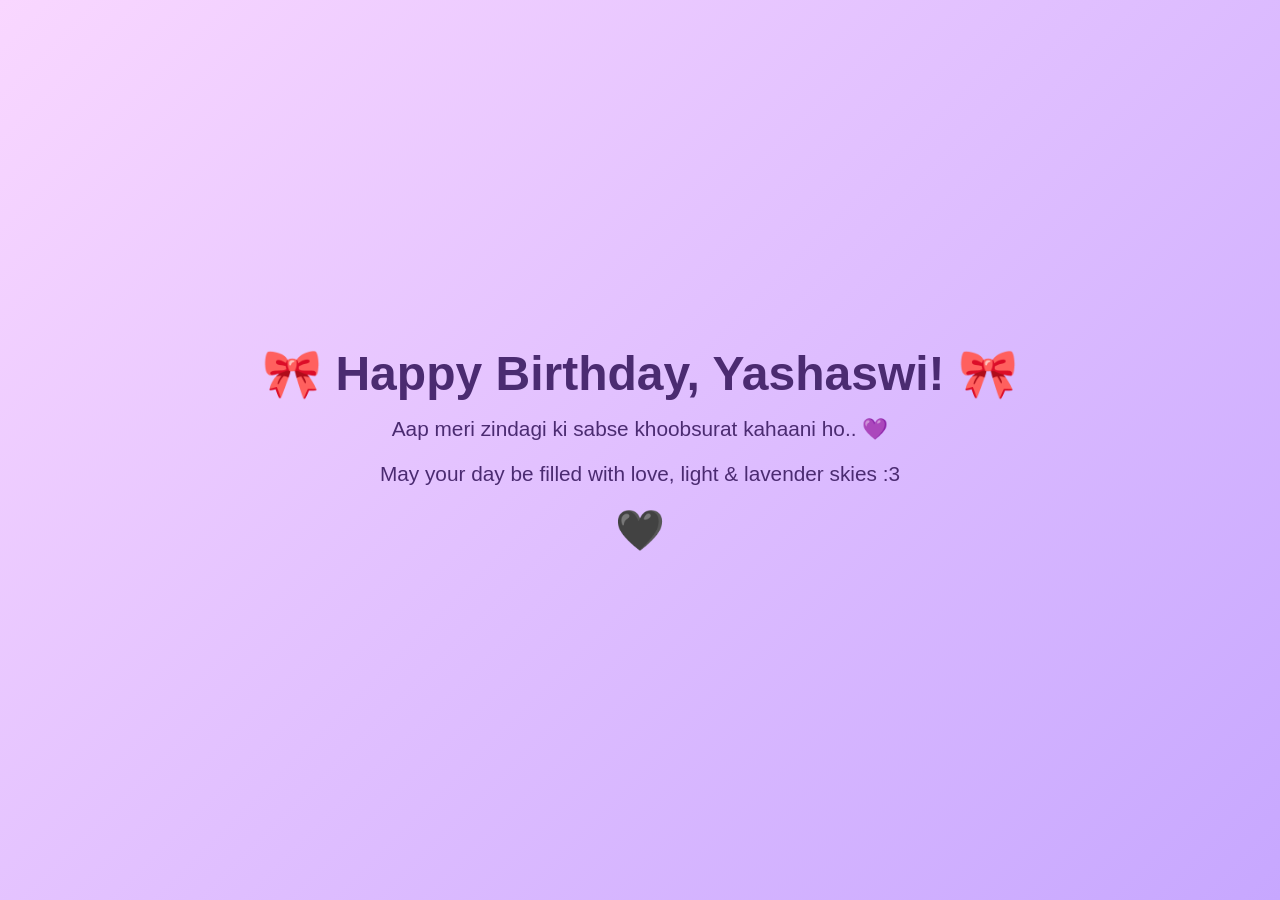
==== index.html @ 02a0d096 "Add files via upload" ====
<!DOCTYPE html>
<html lang="en">
<head>
  <meta charset="UTF-8" />
  <meta name="viewport" content="width=device-width, initial-scale=1.0" />
  <title>Happy Birthday Yashaswi 🖤</title>
  <style>
    body {
      margin: 0;
      font-family: "Poppins", sans-serif;
      background: linear-gradient(135deg, #f9d7ff, #c7a7ff);
      display: flex;
      flex-direction: column;
      justify-content: center;
      align-items: center;
      min-height: 100vh;
      text-align: center;
      color: #4b2b71;
    }
    h1 {
      font-size: 3rem;
      margin: 0;
    }
    p {
      font-size: 1.3rem;
      margin-top: 15px;
    }
    .heart {
      font-size: 2.5rem;
      animation: beat 1s infinite;
    }
    @keyframes beat {
      0%, 100% { transform: scale(1); }
      50% { transform: scale(1.2); }
    }
  </style>
</head>
<body>
  <div>
    <h1>🎀 Happy Birthday, Yashaswi! 🎀</h1>
    <p>Aap meri zindagi ki sabse khoobsurat kahaani ho.. 💜</p>
    <p>May your day be filled with love, light & lavender skies :3</p>
    <div class="heart">🖤</div>
  </div>
</body>
</html>
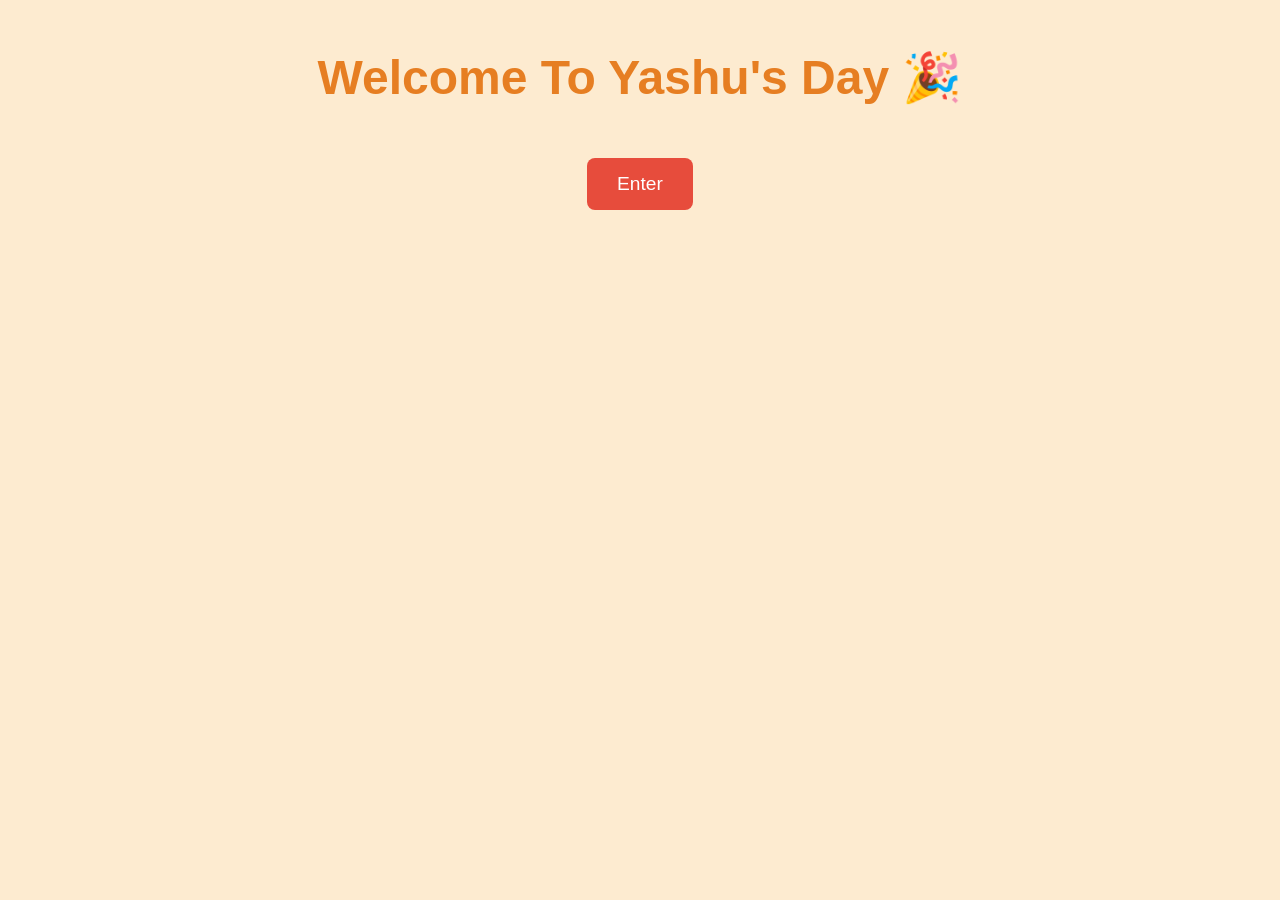
==== commit a7b75ad8: "index.html" ====
--- a/index.html
+++ b/index.html
@@ -1,46 +1,99 @@
 <!DOCTYPE html>
 <html lang="en">
 <head>
-  <meta charset="UTF-8" />
-  <meta name="viewport" content="width=device-width, initial-scale=1.0" />
-  <title>Happy Birthday Yashaswi 🖤</title>
-  <style>
-    body {
-      margin: 0;
-      font-family: "Poppins", sans-serif;
-      background: linear-gradient(135deg, #f9d7ff, #c7a7ff);
-      display: flex;
-      flex-direction: column;
-      justify-content: center;
-      align-items: center;
-      min-height: 100vh;
-      text-align: center;
-      color: #4b2b71;
+<meta charset="UTF-8" />
+<meta name="viewport" content="width=device-width, initial-scale=1.0" />
+<title>Birthday Surprise</title>
+<style>
+  body {
+    margin: 0;
+    padding: 0;
+    font-family: 'Poppins', sans-serif;
+    background: #fdebd0;
+    overflow-x: hidden;
+    text-align: center;
+  }
+  h1 {
+    margin-top: 50px;
+    font-size: 3rem;
+    color: #e67e22;
+  }
+  #enterBtn {
+    margin-top: 20px;
+    padding: 15px 30px;
+    background: #e74c3c;
+    border: none;
+    border-radius: 8px;
+    color: #fff;
+    font-size: 1.2rem;
+    cursor: pointer;
+    transition: 0.3s;
+  }
+  #enterBtn:hover {
+    background: #c0392b;
+  }
+  #cake {
+    width: 200px;
+    margin-top: 40px;
+    display: none;
+    cursor: pointer;
+  }
+  #instruction {
+    display: none;
+    font-size: 1.5rem;
+    margin-top: 20px;
+    color: #d35400;
+  }
+  .confetti-piece {
+    position: fixed;
+    width: 10px;
+    height: 20px;
+    background-color: red;
+    top: -20px;
+    animation: fall 3s linear forwards;
+  }
+  @keyframes fall {
+    to {
+      transform: translateY(120vh) rotate(360deg);
     }
-    h1 {
-      font-size: 3rem;
-      margin: 0;
-    }
-    p {
-      font-size: 1.3rem;
-      margin-top: 15px;
-    }
-    .heart {
-      font-size: 2.5rem;
-      animation: beat 1s infinite;
-    }
-    @keyframes beat {
-      0%, 100% { transform: scale(1); }
-      50% { transform: scale(1.2); }
-    }
-  </style>
+  }
+</style>
 </head>
 <body>
-  <div>
-    <h1>🎀 Happy Birthday, Yashaswi! 🎀</h1>
-    <p>Aap meri zindagi ki sabse khoobsurat kahaani ho.. 💜</p>
-    <p>May your day be filled with love, light & lavender skies :3</p>
-    <div class="heart">🖤</div>
-  </div>
+  <h1>Welcome To Yashu's Day 🎉</h1>
+  <button id="enterBtn">Enter</button>
+  <div id="instruction">Click the cake 🎂</div>
+  <img id="cake" src="https://i.imgur.com/WHR8cVW.png" alt="Cake" />
+  <audio id="birthdayAudio" src="https://cdn.pixabay.com/download/audio/2022/03/15/audio_4d09ed28be.mp3?filename=happy-birthday-piano-11391.mp3"></audio>
+
+  <script>
+    const enterBtn = document.getElementById("enterBtn");
+    const cake = document.getElementById("cake");
+    const instruction = document.getElementById("instruction");
+    const audio = document.getElementById("birthdayAudio");
+
+    function createConfetti() {
+      for (let i = 0; i < 100; i++) {
+        const confetti = document.createElement("div");
+        confetti.classList.add("confetti-piece");
+        confetti.style.left = Math.random() * window.innerWidth + "px";
+        confetti.style.backgroundColor = `hsl(${Math.random() * 360}, 100%, 50%)`;
+        confetti.style.animationDelay = Math.random() * 2 + "s";
+        document.body.appendChild(confetti);
+        setTimeout(() => confetti.remove(), 5000);
+      }
+    }
+
+    enterBtn.addEventListener("click", () => {
+      createConfetti();
+      cake.style.display = "block";
+      instruction.style.display = "block";
+    });
+
+    cake.addEventListener("click", () => {
+      audio.play();
+      createConfetti();
+    });
+  </script>
 </body>
 </html>
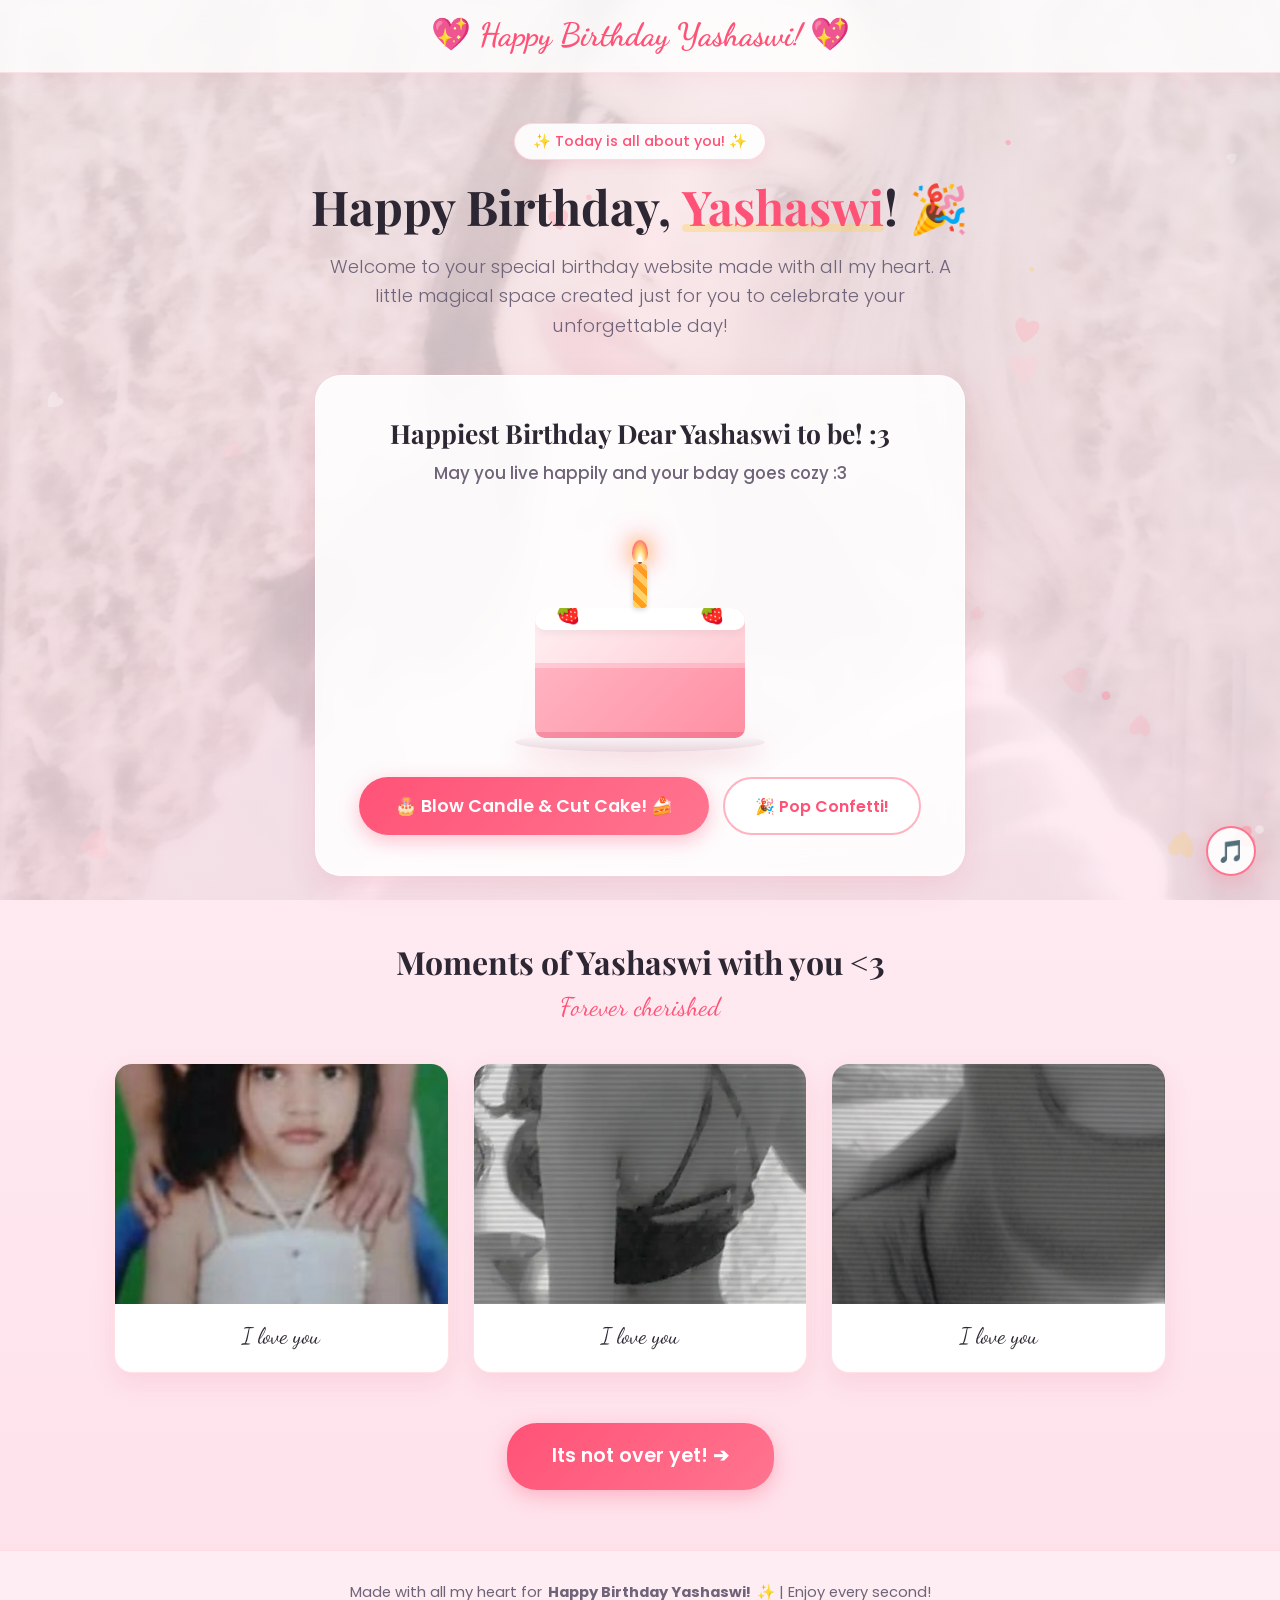
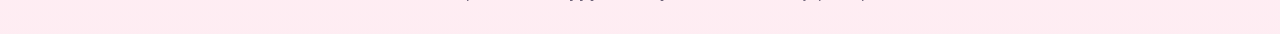
==== commit ede7da7b: "Add files via upload" ====
--- a/index.html
+++ b/index.html
@@ -1,99 +1,497 @@
-<!DOCTYPE html>
-<html lang="en">
-<head>
-<meta charset="UTF-8" />
-<meta name="viewport" content="width=device-width, initial-scale=1.0" />
-<title>Birthday Surprise</title>
-<style>
-  body {
-    margin: 0;
-    padding: 0;
-    font-family: 'Poppins', sans-serif;
-    background: #fdebd0;
-    overflow-x: hidden;
-    text-align: center;
-  }
-  h1 {
-    margin-top: 50px;
-    font-size: 3rem;
-    color: #e67e22;
-  }
-  #enterBtn {
-    margin-top: 20px;
-    padding: 15px 30px;
-    background: #e74c3c;
-    border: none;
-    border-radius: 8px;
-    color: #fff;
-    font-size: 1.2rem;
-    cursor: pointer;
-    transition: 0.3s;
-  }
-  #enterBtn:hover {
-    background: #c0392b;
-  }
-  #cake {
-    width: 200px;
-    margin-top: 40px;
-    display: none;
-    cursor: pointer;
-  }
-  #instruction {
-    display: none;
-    font-size: 1.5rem;
-    margin-top: 20px;
-    color: #d35400;
-  }
-  .confetti-piece {
-    position: fixed;
-    width: 10px;
-    height: 20px;
-    background-color: red;
-    top: -20px;
-    animation: fall 3s linear forwards;
-  }
-  @keyframes fall {
-    to {
-      transform: translateY(120vh) rotate(360deg);
-    }
-  }
-</style>
-</head>
-<body>
-  <h1>Welcome To Yashu's Day 🎉</h1>
-  <button id="enterBtn">Enter</button>
-  <div id="instruction">Click the cake 🎂</div>
-  <img id="cake" src="https://i.imgur.com/WHR8cVW.png" alt="Cake" />
-  <audio id="birthdayAudio" src="https://cdn.pixabay.com/download/audio/2022/03/15/audio_4d09ed28be.mp3?filename=happy-birthday-piano-11391.mp3"></audio>
-
-  <script>
-    const enterBtn = document.getElementById("enterBtn");
-    const cake = document.getElementById("cake");
-    const instruction = document.getElementById("instruction");
-    const audio = document.getElementById("birthdayAudio");
-
-    function createConfetti() {
-      for (let i = 0; i < 100; i++) {
-        const confetti = document.createElement("div");
-        confetti.classList.add("confetti-piece");
-        confetti.style.left = Math.random() * window.innerWidth + "px";
-        confetti.style.backgroundColor = `hsl(${Math.random() * 360}, 100%, 50%)`;
-        confetti.style.animationDelay = Math.random() * 2 + "s";
-        document.body.appendChild(confetti);
-        setTimeout(() => confetti.remove(), 5000);
-      }
-    }
-
-    enterBtn.addEventListener("click", () => {
-      createConfetti();
-      cake.style.display = "block";
-      instruction.style.display = "block";
-    });
-
-    cake.addEventListener("click", () => {
-      audio.play();
-      createConfetti();
-    });
-  </script>
-</body>
-</html>
+<!DOCTYPE html>
+<html lang="en">
+<head>
+  <meta charset="UTF-8">
+  <meta name="viewport" content="width=device-width, initial-scale=1.0">
+  <title>Happy Birthday Yashaswi! ✨🎂</title>
+  
+  <!-- Main Stylesheet -->
+  <link rel="stylesheet" href="css/style.css">
+  
+  <style>
+    /* ========================================================
+       CAKE CUTTING & CANDLE BLOW INTERACTIVE STYLES
+       ======================================================== */
+    .cake-stage {
+      position: relative;
+      width: 280px;
+      height: 250px;
+      margin: 25px auto 15px auto;
+      perspective: 800px;
+    }
+
+    /* Animated Knife */
+    .cake-knife {
+      position: absolute;
+      top: -30px;
+      right: 20px;
+      width: 80px;
+      height: 28px;
+      z-index: 50;
+      opacity: 0;
+      transform: rotate(45deg);
+      pointer-events: none;
+      transition: all 0.7s cubic-bezier(0.175, 0.885, 0.32, 1.275);
+    }
+
+    .knife-blade {
+      position: absolute;
+      left: 0;
+      top: 6px;
+      width: 50px;
+      height: 14px;
+      background: linear-gradient(to right, #e0e0e0, #ffffff, #c0c0c0);
+      border-radius: 12px 2px 2px 8px;
+      box-shadow: 0 2px 6px rgba(0,0,0,0.25);
+    }
+
+    .knife-handle {
+      position: absolute;
+      right: 0;
+      top: 4px;
+      width: 32px;
+      height: 18px;
+      background: linear-gradient(135deg, #d4af37, #f7d070, #aa820a);
+      border-radius: 4px;
+      box-shadow: 0 2px 4px rgba(0,0,0,0.2);
+    }
+
+    /* Knife cutting animation */
+    .cake-knife.cutting {
+      opacity: 1;
+      top: 60px;
+      right: 100px;
+      transform: rotate(-35deg) scale(1.15);
+    }
+
+    .cake-knife.slice-down {
+      opacity: 1;
+      top: 130px;
+      right: 120px;
+      transform: rotate(0deg) scale(1.1);
+    }
+
+    /* Cake Base Plate */
+    .cake-plate {
+      position: absolute;
+      bottom: 10px;
+      left: 15px;
+      width: 250px;
+      height: 20px;
+      background: linear-gradient(180deg, #ffffff, #e9d5dc);
+      border-radius: 50%;
+      box-shadow: 0 10px 25px rgba(220, 68, 102, 0.2);
+    }
+
+    /* Cake Wrapper with Left & Right halves for smooth cut */
+    .cake-body {
+      position: absolute;
+      bottom: 24px;
+      left: 35px;
+      width: 210px;
+      height: 130px;
+      display: flex;
+      justify-content: center;
+      transition: all 0.8s cubic-bezier(0.2, 0.8, 0.2, 1);
+    }
+
+    .cake-half {
+      width: 105px;
+      height: 130px;
+      position: relative;
+      overflow: hidden;
+      transition: transform 0.8s cubic-bezier(0.25, 1, 0.5, 1);
+    }
+
+    .cake-half-left {
+      border-radius: 14px 0 0 10px;
+      transform-origin: bottom left;
+    }
+
+    .cake-half-right {
+      border-radius: 0 14px 10px 0;
+      transform-origin: bottom right;
+    }
+
+    /* Cake Layers */
+    .layer-top {
+      position: absolute;
+      top: 0;
+      width: 210px;
+      height: 60px;
+      background: linear-gradient(135deg, #fff0f3 0%, #ffccd5 100%);
+      box-shadow: inset 0 -5px 0 rgba(255, 82, 119, 0.2);
+    }
+
+    .layer-bottom {
+      position: absolute;
+      bottom: 0;
+      width: 210px;
+      height: 70px;
+      background: linear-gradient(135deg, #ffb3c1 0%, #ff8fa3 100%);
+      box-shadow: inset 0 -6px 0 rgba(217, 56, 92, 0.25);
+    }
+
+    .cake-half-left .layer-top,
+    .cake-half-left .layer-bottom {
+      left: 0;
+    }
+
+    .cake-half-right .layer-top,
+    .cake-half-right .layer-bottom {
+      left: -105px;
+    }
+
+    /* Cake Cream Frosting Drips */
+    .frosting-drip {
+      position: absolute;
+      top: 0;
+      width: 210px;
+      height: 22px;
+      background: #ffffff;
+      border-radius: 0 0 10px 10px;
+      box-shadow: 0 4px 8px rgba(0,0,0,0.05);
+    }
+
+    .cake-half-left .frosting-drip { left: 0; }
+    .cake-half-right .frosting-drip { left: -105px; }
+
+    /* Strawberry Toppings */
+    .strawberry {
+      position: absolute;
+      top: -12px;
+      font-size: 1.3rem;
+      z-index: 5;
+    }
+
+    /* Candle */
+    .candle {
+      position: absolute;
+      top: 52px;
+      left: 133px;
+      width: 14px;
+      height: 44px;
+      background: repeating-linear-gradient(45deg, #ffd166, #ffd166 6px, #ff9f1c 6px, #ff9f1c 12px);
+      border-radius: 4px;
+      z-index: 20;
+      transition: all 0.5s ease;
+      box-shadow: 0 2px 5px rgba(0,0,0,0.15);
+    }
+
+    .candle-wick {
+      position: absolute;
+      top: -7px;
+      left: 5px;
+      width: 4px;
+      height: 7px;
+      background: #333;
+      border-radius: 2px;
+    }
+
+    .candle-flame {
+      position: absolute;
+      top: -24px;
+      left: -1px;
+      width: 16px;
+      height: 22px;
+      background: radial-gradient(ellipse at bottom, #fff 15%, #ffd166 45%, #ff5277 85%);
+      border-radius: 50% 50% 35% 35% / 60% 60% 40% 40%;
+      box-shadow: 0 0 16px #ffd166, 0 0 28px #ff5277;
+      animation: flicker 1s ease-in-out infinite alternate;
+      transform-origin: bottom center;
+      transition: all 0.5s ease;
+    }
+
+    @keyframes flicker {
+      0% { transform: scale(1) rotate(-2deg); opacity: 0.95; }
+      100% { transform: scale(1.12) rotate(2deg); opacity: 1; }
+    }
+
+    .candle-flame.out {
+      opacity: 0 !important;
+      transform: scale(0.2) translateY(-25px) !important;
+    }
+
+    /* CAKE CUT STATE */
+    .cake-stage.cut .cake-half-left {
+      transform: translateX(-18px) rotate(-4deg);
+    }
+
+    .cake-stage.cut .cake-half-right {
+      transform: translateX(18px) rotate(4deg);
+    }
+
+    .cake-stage.cut .candle {
+      opacity: 0;
+      transform: translateY(-10px);
+    }
+
+    .cut-sparkle {
+      position: absolute;
+      top: 50%;
+      left: 50%;
+      transform: translate(-50%, -50%);
+      font-size: 2.2rem;
+      opacity: 0;
+      pointer-events: none;
+      transition: all 0.5s ease;
+    }
+
+    .cake-stage.cut .cut-sparkle {
+      opacity: 1;
+      transform: translate(-50%, -80%) scale(1.3);
+    }
+
+    /* SEEPING ANIMATION CELEBRATION BOX */
+    .seep-celebration-box {
+      max-height: 0;
+      opacity: 0;
+      overflow: hidden;
+      transform: translateY(20px) scale(0.96);
+      transition: all 1s cubic-bezier(0.16, 1, 0.3, 1);
+      margin-top: 0;
+      background: rgba(255, 255, 255, 0.95);
+      border: 2px solid transparent;
+      border-radius: 20px;
+      box-shadow: 0 15px 40px rgba(255, 82, 119, 0.18);
+    }
+
+    .seep-celebration-box.seep-in {
+      max-height: 500px;
+      opacity: 1;
+      transform: translateY(0) scale(1);
+      margin-top: 25px;
+      padding: 28px 24px;
+      border-color: #ffb3c1;
+      background: linear-gradient(135deg, rgba(255, 255, 255, 0.98), rgba(255, 240, 245, 0.95));
+      animation: glowBorder 3s infinite alternate;
+    }
+
+    @keyframes glowBorder {
+      0% { box-shadow: 0 10px 30px rgba(255, 82, 119, 0.15); border-color: #ffccd5; }
+      100% { box-shadow: 0 15px 45px rgba(255, 82, 119, 0.35); border-color: #ff5277; }
+    }
+
+    /* Picture Gallery Section */
+    .photo-moments-grid {
+      display: grid;
+      grid-template-columns: repeat(auto-fit, minmax(260px, 1fr));
+      gap: 24px;
+      margin: 35px 0 50px 0;
+    }
+
+    .photo-moment-card {
+      background: #ffffff;
+      border-radius: 18px;
+      overflow: hidden;
+      box-shadow: 0 10px 25px rgba(220, 68, 102, 0.1);
+      border: 1px solid rgba(255, 179, 193, 0.4);
+      transition: var(--transition);
+      text-align: center;
+      padding-bottom: 18px;
+    }
+
+    .photo-moment-card:hover {
+      transform: translateY(-6px);
+      box-shadow: 0 18px 35px rgba(220, 68, 102, 0.2);
+    }
+
+    .moment-img-container {
+      width: 100%;
+      height: 240px;
+      background: linear-gradient(135deg, #fff0f3, #ffd6e0);
+      display: flex;
+      flex-direction: column;
+      align-items: center;
+      justify-content: center;
+      color: var(--primary);
+      position: relative;
+      overflow: hidden;
+    }
+
+    .moment-img-container img {
+      width: 100%;
+      height: 100%;
+      object-fit: cover;
+      transition: transform 0.5s ease;
+    }
+
+    .photo-moment-card:hover .moment-img-container img {
+      transform: scale(1.05);
+    }
+
+    .moment-caption {
+      font-family: var(--font-script);
+      font-size: 1.4rem;
+      color: var(--text-main);
+      margin-top: 14px;
+    }
+  </style>
+</head>
+<body>
+
+  <!-- Ambient Floating Particles Canvas -->
+  <canvas id="ambient-canvas"></canvas>
+
+  <div class="page-wrapper">
+
+    <!-- ================= CLEAN TOP HEADER (NO SPOILERS) ================= -->
+    <header class="site-header">
+      <div class="nav-container" style="justify-content: center;">
+        <span class="brand-logo" style="font-size: 2rem;">
+          <span class="brand-heart">💖</span>
+          <span>Happy Birthday Yashaswi!</span>
+          <span class="brand-heart">💖</span>
+        </span>
+      </div>
+    </header>
+
+    <!-- ================= MAIN CONTENT ================= -->
+    <main class="container">
+      
+      <!-- HERO HEADER -->
+      <section class="hero-section">
+        <div class="badge-pill">
+          ✨ Today is all about you! ✨
+        </div>
+        <h1 class="page-title">
+          Happy Birthday, <span class="highlight">Yashaswi</span>! 🎉
+        </h1>
+        <p class="page-subtitle">
+          Welcome to your special birthday website made with all my heart. 
+          A little magical space created just for you to celebrate your unforgettable day!
+        </p>
+      </section>
+
+      <!-- INTERACTIVE CAKE CUTTING & CANDLE BLOW SECTION -->
+      <section class="glass-card" style="text-align: center; max-width: 650px; margin: 0 auto;">
+        <h2 style="font-family: var(--font-heading); font-size: 1.65rem; color: var(--text-main); margin-bottom: 6px;">
+          Happiest Birthday Dear Yashaswi to be! :3
+        </h2>
+        <p style="color: var(--text-muted); font-size: 1.05rem; font-weight: 500; margin-bottom: 15px;">
+          May you live happily and your bday goes cozy :3
+        </p>
+
+        <!-- The Animated Cake with Knife & Slice Effect -->
+        <div class="cake-stage" id="cake-interactive-stage">
+          
+          <!-- Animated Golden Knife -->
+          <div class="cake-knife" id="cake-knife">
+            <div class="knife-blade"></div>
+            <div class="knife-handle"></div>
+          </div>
+
+          <!-- Candle & Flame -->
+          <div class="candle">
+            <div class="candle-wick"></div>
+            <div class="candle-flame" id="candle-flame"></div>
+          </div>
+
+          <!-- Sparkle when cut -->
+          <div class="cut-sparkle" id="cut-sparkle">✨🍰✨</div>
+
+          <!-- Cake Plate -->
+          <div class="cake-plate"></div>
+
+          <!-- The Slicing Cake Halves -->
+          <div class="cake-body">
+            <!-- Left Half -->
+            <div class="cake-half cake-half-left">
+              <span class="strawberry" style="left: 20px;">🍓</span>
+              <div class="layer-top"></div>
+              <div class="layer-bottom"></div>
+              <div class="frosting-drip"></div>
+            </div>
+
+            <!-- Right Half -->
+            <div class="cake-half cake-half-right">
+              <span class="strawberry" style="right: 20px;">🍓</span>
+              <div class="layer-top"></div>
+              <div class="layer-bottom"></div>
+              <div class="frosting-drip"></div>
+            </div>
+          </div>
+        </div>
+
+        <!-- Interactive Action Buttons -->
+        <div style="display: flex; gap: 14px; justify-content: center; flex-wrap: wrap;">
+          <button class="btn btn-primary btn-pulse btn-lg" id="cut-cake-btn">
+            🎂 Blow Candle & Cut Cake! 🍰
+          </button>
+          <button class="btn btn-secondary" id="celebrate-confetti-btn">
+            🎉 Pop Confetti!
+          </button>
+        </div>
+
+        <!-- SEEPING ANIMATION CELEBRATION BOX -->
+        <div class="seep-celebration-box" id="seep-celebration-box">
+          <h3 style="font-family: var(--font-script); font-size: 2.2rem; color: var(--primary); margin-bottom: 8px;">
+            ✨ Happiest Birthday Dear Yashaswi! :3 ✨
+          </h3>
+          <p style="font-size: 1.1rem; color: var(--text-main); line-height: 1.7; max-width: 520px; margin: 0 auto; font-weight: 500;">
+            May you live happily and your bday goes cozy :3
+          </p>
+          <p style="font-size: 0.95rem; color: var(--text-muted); line-height: 1.6; max-width: 500px; margin: 10px auto 0 auto;">
+            The cake is cut, the wish is made! Sending you infinite warmth, cozy moments, and sweetest smiles today and always. 💖
+          </p>
+        </div>
+      </section>
+
+      <!-- PICTURES SECTION -->
+      <section style="margin-top: 60px;">
+        <div style="text-align: center; margin-bottom: 25px;">
+          <h2 style="font-family: var(--font-heading); font-size: 2rem;">
+            Moments of Yashaswi with you &lt;3
+          </h2>
+          <span class="handwritten">Forever cherished</span>
+        </div>
+
+        <div class="photo-moments-grid">
+          <!-- Photo Card 1 -->
+          <div class="photo-moment-card">
+            <div class="moment-img-container">
+              <img src="pic1.jpg" alt="I love you">
+            </div>
+            <p class="moment-caption">I love you</p>
+          </div>
+
+          <!-- Photo Card 2 -->
+          <div class="photo-moment-card">
+            <div class="moment-img-container">
+              <img src="pic2.webp" alt="I love you">
+            </div>
+            <p class="moment-caption">I love you</p>
+          </div>
+
+          <!-- Photo Card 3 -->
+          <div class="photo-moment-card">
+            <div class="moment-img-container">
+              <img src="pic3.jpg" alt="I love you">
+            </div>
+            <p class="moment-caption">I love you</p>
+          </div>
+        </div>
+      </section>
+
+      <!-- MAIN CALL TO ACTION -->
+      <div class="page-navigation-actions" style="margin-bottom: 60px;">
+        <a href="about.html" class="btn btn-primary btn-lg" style="font-size: 1.2rem; padding: 18px 45px;">
+          Its not over yet! ➔
+        </a>
+      </div>
+
+    </main>
+
+    <!-- ================= FOOTER ================= -->
+    <footer class="site-footer">
+      <div class="container">
+        <p>Made with all my heart for <strong>Happy Birthday Yashaswi!</strong> ✨ | Enjoy every second!</p>
+      </div>
+    </footer>
+
+  </div>
+
+  <!-- Scripts -->
+  <script src="js/main.js"></script>
+</body>
+</html>
--- a/css/style.css
+++ b/css/style.css
@@ -0,0 +1,504 @@
+/* ========================================================
+   GIFT WEBSITE - SHARED STYLESHEET
+   Aesthetic, romantic & customizable birthday gift experience
+   ======================================================== */
+
+@import url('https://fonts.googleapis.com/css2?family=Dancing+Script:wght@600;700&family=Playfair+Display:ital,wght@0,500;0,700;1,400&family=Poppins:wght@300;400;500;600&display=swap');
+
+:root {
+  --primary: #ff5277;
+  --primary-light: #ff758f;
+  --primary-dark: #d9385c;
+  --secondary: #ffb3c1;
+  --accent: #ffd166;
+  --gold: #d4af37;
+  --bg-gradient: linear-gradient(135deg, #fff2f5 0%, #ffe5ec 50%, #fed0dc 100%);
+  --card-bg: rgba(255, 255, 255, 0.88);
+  --card-border: rgba(255, 255, 255, 0.95);
+  --text-main: #2d2633;
+  --text-muted: #6f6479;
+  --shadow-soft: 0 10px 30px rgba(220, 68, 102, 0.12);
+  --shadow-hover: 0 18px 40px rgba(220, 68, 102, 0.22);
+  --radius-sm: 10px;
+  --radius-md: 18px;
+  --radius-lg: 26px;
+  --font-heading: 'Playfair Display', Georgia, serif;
+  --font-script: 'Dancing Script', cursive;
+  --font-body: 'Poppins', -apple-system, BlinkMacSystemFont, 'Segoe UI', Roboto, sans-serif;
+  --transition: all 0.3s cubic-bezier(0.25, 0.8, 0.25, 1);
+}
+
+/* Base Reset */
+*, *::before, *::after {
+  margin: 0;
+  padding: 0;
+  box-sizing: border-box;
+}
+
+html {
+  scroll-behavior: smooth;
+}
+
+body {
+  font-family: var(--font-body);
+  background: linear-gradient(rgba(255, 242, 246, 0.74), rgba(254, 218, 230, 0.82)), 
+              url('../pic6.jpg') no-repeat center center fixed;
+  background-size: cover;
+  color: var(--text-main);
+  min-height: 100vh;
+  line-height: 1.6;
+  overflow-x: hidden;
+  position: relative;
+  display: flex;
+  flex-direction: column;
+}
+
+/* Ambient Canvas for Floating Hearts & Sparkles */
+#ambient-canvas {
+  position: fixed;
+  top: 0;
+  left: 0;
+  width: 100%;
+  height: 100%;
+  pointer-events: none;
+  z-index: 1;
+}
+
+/* Main Layout Wrapper */
+.page-wrapper {
+  position: relative;
+  z-index: 2;
+  display: flex;
+  flex-direction: column;
+  min-height: 100vh;
+}
+
+.container {
+  max-width: 1100px;
+  margin: 0 auto;
+  padding: 0 24px;
+  width: 100%;
+}
+
+/* ========================================================
+   NAVIGATION BAR
+   ======================================================== */
+.site-header {
+  position: sticky;
+  top: 0;
+  z-index: 100;
+  background: rgba(255, 255, 255, 0.8);
+  backdrop-filter: blur(14px);
+  -webkit-backdrop-filter: blur(14px);
+  border-bottom: 1px solid rgba(255, 179, 193, 0.35);
+  box-shadow: 0 4px 20px rgba(255, 82, 119, 0.06);
+  transition: var(--transition);
+}
+
+.nav-container {
+  display: flex;
+  align-items: center;
+  justify-content: space-between;
+  height: 72px;
+  max-width: 1100px;
+  margin: 0 auto;
+  padding: 0 24px;
+}
+
+.brand-logo {
+  font-family: var(--font-script);
+  font-size: 1.85rem;
+  font-weight: 700;
+  color: var(--primary);
+  text-decoration: none;
+  display: inline-flex;
+  align-items: center;
+  gap: 8px;
+  transition: var(--transition);
+}
+
+.brand-logo:hover {
+  transform: scale(1.04);
+  color: var(--primary-dark);
+}
+
+.brand-heart {
+  display: inline-block;
+  animation: heartPulse 1.4s ease-in-out infinite;
+}
+
+@keyframes heartPulse {
+  0%, 100% { transform: scale(1); }
+  50% { transform: scale(1.22); }
+}
+
+.nav-links {
+  display: flex;
+  gap: 8px;
+  list-style: none;
+}
+
+.nav-item a {
+  display: inline-flex;
+  align-items: center;
+  gap: 6px;
+  padding: 8px 16px;
+  color: var(--text-muted);
+  text-decoration: none;
+  font-weight: 500;
+  font-size: 0.95rem;
+  border-radius: 20px;
+  transition: var(--transition);
+}
+
+.nav-item a:hover {
+  color: var(--primary);
+  background: rgba(255, 82, 119, 0.08);
+}
+
+.nav-item a.active {
+  color: #fff;
+  background: var(--primary);
+  box-shadow: 0 4px 14px rgba(255, 82, 119, 0.35);
+}
+
+/* Mobile Nav Toggle */
+.mobile-toggle {
+  display: none;
+  background: none;
+  border: none;
+  font-size: 1.6rem;
+  cursor: pointer;
+  color: var(--primary);
+}
+
+/* ========================================================
+   JOURNEY STEP INDICATOR
+   ======================================================== */
+.journey-bar {
+  padding: 16px 0 8px 0;
+  display: flex;
+  justify-content: center;
+}
+
+.steps-list {
+  display: flex;
+  align-items: center;
+  gap: 12px;
+  list-style: none;
+  background: rgba(255, 255, 255, 0.65);
+  padding: 8px 18px;
+  border-radius: 30px;
+  backdrop-filter: blur(8px);
+  border: 1px solid rgba(255, 255, 255, 0.9);
+  box-shadow: 0 4px 15px rgba(0, 0, 0, 0.03);
+  font-size: 0.85rem;
+}
+
+.step-item {
+  display: flex;
+  align-items: center;
+  gap: 6px;
+  color: var(--text-muted);
+  text-decoration: none;
+  transition: var(--transition);
+}
+
+.step-item.active {
+  color: var(--primary);
+  font-weight: 600;
+}
+
+.step-num {
+  width: 24px;
+  height: 24px;
+  display: inline-flex;
+  align-items: center;
+  justify-content: center;
+  border-radius: 50%;
+  background: #f1e4e8;
+  color: var(--text-muted);
+  font-size: 0.78rem;
+  font-weight: 600;
+}
+
+.step-item.active .step-num {
+  background: var(--primary);
+  color: #fff;
+}
+
+.step-divider {
+  color: #d8c8cf;
+  font-size: 0.8rem;
+}
+
+/* ========================================================
+   COMMON HERO & HEADER
+   ======================================================== */
+.hero-section {
+  text-align: center;
+  padding: 50px 0 35px 0;
+}
+
+.badge-pill {
+  display: inline-flex;
+  align-items: center;
+  gap: 8px;
+  padding: 6px 18px;
+  background: rgba(255, 255, 255, 0.9);
+  border: 1px solid rgba(255, 179, 193, 0.5);
+  color: var(--primary);
+  font-size: 0.9rem;
+  font-weight: 500;
+  border-radius: 20px;
+  box-shadow: 0 4px 12px rgba(255, 82, 119, 0.1);
+  margin-bottom: 18px;
+  animation: floatSlow 3s ease-in-out infinite;
+}
+
+@keyframes floatSlow {
+  0%, 100% { transform: translateY(0); }
+  50% { transform: translateY(-5px); }
+}
+
+.page-title {
+  font-family: var(--font-heading);
+  font-size: 3rem;
+  font-weight: 700;
+  color: var(--text-main);
+  line-height: 1.2;
+  margin-bottom: 16px;
+}
+
+.page-title .highlight {
+  color: var(--primary);
+  position: relative;
+  display: inline-block;
+}
+
+.page-title .highlight::after {
+  content: '';
+  position: absolute;
+  bottom: 4px;
+  left: 0;
+  width: 100%;
+  height: 8px;
+  background: rgba(255, 209, 102, 0.4);
+  border-radius: 4px;
+  z-index: -1;
+}
+
+.page-subtitle {
+  font-size: 1.15rem;
+  color: var(--text-muted);
+  max-width: 650px;
+  margin: 0 auto;
+  font-weight: 300;
+}
+
+.handwritten {
+  font-family: var(--font-script);
+  font-size: 1.6rem;
+  color: var(--primary);
+}
+
+/* ========================================================
+   CARDS & CONTAINERS
+   ======================================================== */
+.glass-card {
+  background: var(--card-bg);
+  backdrop-filter: blur(12px);
+  -webkit-backdrop-filter: blur(12px);
+  border: 1px solid var(--card-border);
+  border-radius: var(--radius-lg);
+  padding: 36px;
+  box-shadow: var(--shadow-soft);
+  transition: var(--transition);
+}
+
+.glass-card:hover {
+  box-shadow: var(--shadow-hover);
+  border-color: rgba(255, 255, 255, 1);
+}
+
+/* ========================================================
+   BUTTONS
+   ======================================================== */
+.btn {
+  display: inline-flex;
+  align-items: center;
+  justify-content: center;
+  gap: 10px;
+  padding: 14px 30px;
+  font-size: 1rem;
+  font-weight: 600;
+  font-family: var(--font-body);
+  border-radius: 30px;
+  text-decoration: none;
+  cursor: pointer;
+  border: none;
+  outline: none;
+  transition: var(--transition);
+  position: relative;
+  overflow: hidden;
+}
+
+.btn-primary {
+  background: linear-gradient(135deg, var(--primary) 0%, var(--primary-light) 100%);
+  color: #fff;
+  box-shadow: 0 6px 20px rgba(255, 82, 119, 0.35);
+}
+
+.btn-primary:hover {
+  transform: translateY(-3px);
+  box-shadow: 0 10px 25px rgba(255, 82, 119, 0.45);
+  background: linear-gradient(135deg, var(--primary-dark) 0%, var(--primary) 100%);
+}
+
+.btn-secondary {
+  background: rgba(255, 255, 255, 0.9);
+  color: var(--primary);
+  border: 2px solid var(--secondary);
+}
+
+.btn-secondary:hover {
+  background: #fff;
+  border-color: var(--primary);
+  transform: translateY(-2px);
+  box-shadow: 0 6px 16px rgba(255, 82, 119, 0.15);
+}
+
+.btn-lg {
+  padding: 16px 36px;
+  font-size: 1.1rem;
+}
+
+.btn-pulse {
+  animation: btnPulse 2s infinite;
+}
+
+@keyframes btnPulse {
+  0% { box-shadow: 0 0 0 0 rgba(255, 82, 119, 0.5); }
+  70% { box-shadow: 0 0 0 14px rgba(255, 82, 119, 0); }
+  100% { box-shadow: 0 0 0 0 rgba(255, 82, 119, 0); }
+}
+
+/* Navigation footer buttons between pages */
+.page-navigation-actions {
+  display: flex;
+  justify-content: center;
+  gap: 16px;
+  margin: 50px 0 30px 0;
+  flex-wrap: wrap;
+}
+
+/* ========================================================
+   FOOTER
+   ======================================================== */
+.site-footer {
+  margin-top: auto;
+  text-align: center;
+  padding: 30px 20px;
+  font-size: 0.92rem;
+  color: var(--text-muted);
+  border-top: 1px solid rgba(255, 179, 193, 0.3);
+  background: rgba(255, 255, 255, 0.4);
+}
+
+.site-footer p {
+  display: flex;
+  align-items: center;
+  justify-content: center;
+  gap: 6px;
+}
+
+/* ========================================================
+   FLOATING MUSIC PLAYER BUTTON
+   ======================================================== */
+.floating-music-btn {
+  position: fixed;
+  bottom: 24px;
+  right: 24px;
+  width: 50px;
+  height: 50px;
+  border-radius: 50%;
+  background: rgba(255, 255, 255, 0.9);
+  border: 2px solid #ff758f;
+  color: var(--primary);
+  font-size: 1.4rem;
+  display: flex;
+  align-items: center;
+  justify-content: center;
+  box-shadow: 0 8px 25px rgba(255, 82, 119, 0.25);
+  cursor: pointer;
+  z-index: 999;
+  transition: var(--transition);
+}
+
+.floating-music-btn:hover {
+  transform: scale(1.12) rotate(15deg);
+  background: var(--primary);
+  color: #fff;
+}
+
+.floating-music-btn.playing {
+  animation: musicSpin 3s linear infinite;
+  background: var(--primary);
+  color: #fff;
+}
+
+@keyframes musicSpin {
+  0% { transform: rotate(0deg); }
+  100% { transform: rotate(360deg); }
+}
+
+/* ========================================================
+   RESPONSIVE DESIGN
+   ======================================================== */
+@media (max-width: 768px) {
+  .page-title {
+    font-size: 2.2rem;
+  }
+  
+  .mobile-toggle {
+    display: block;
+  }
+
+  .nav-links {
+    position: fixed;
+    top: 72px;
+    left: 0;
+    width: 100%;
+    background: rgba(255, 255, 255, 0.98);
+    backdrop-filter: blur(15px);
+    flex-direction: column;
+    padding: 20px;
+    box-shadow: 0 10px 20px rgba(0, 0, 0, 0.05);
+    border-bottom: 1px solid rgba(255, 179, 193, 0.3);
+    clip-path: polygon(0 0, 100% 0, 100% 0, 0 0);
+    transition: clip-path 0.35s ease-in-out;
+    pointer-events: none;
+  }
+
+  .nav-links.open {
+    clip-path: polygon(0 0, 100% 0, 100% 100%, 0 100%);
+    pointer-events: all;
+  }
+
+  .nav-item a {
+    width: 100%;
+    justify-content: center;
+    padding: 12px;
+  }
+
+  .steps-list {
+    flex-wrap: wrap;
+    justify-content: center;
+    gap: 8px;
+    font-size: 0.78rem;
+  }
+
+  .glass-card {
+    padding: 24px 18px;
+  }
+}
